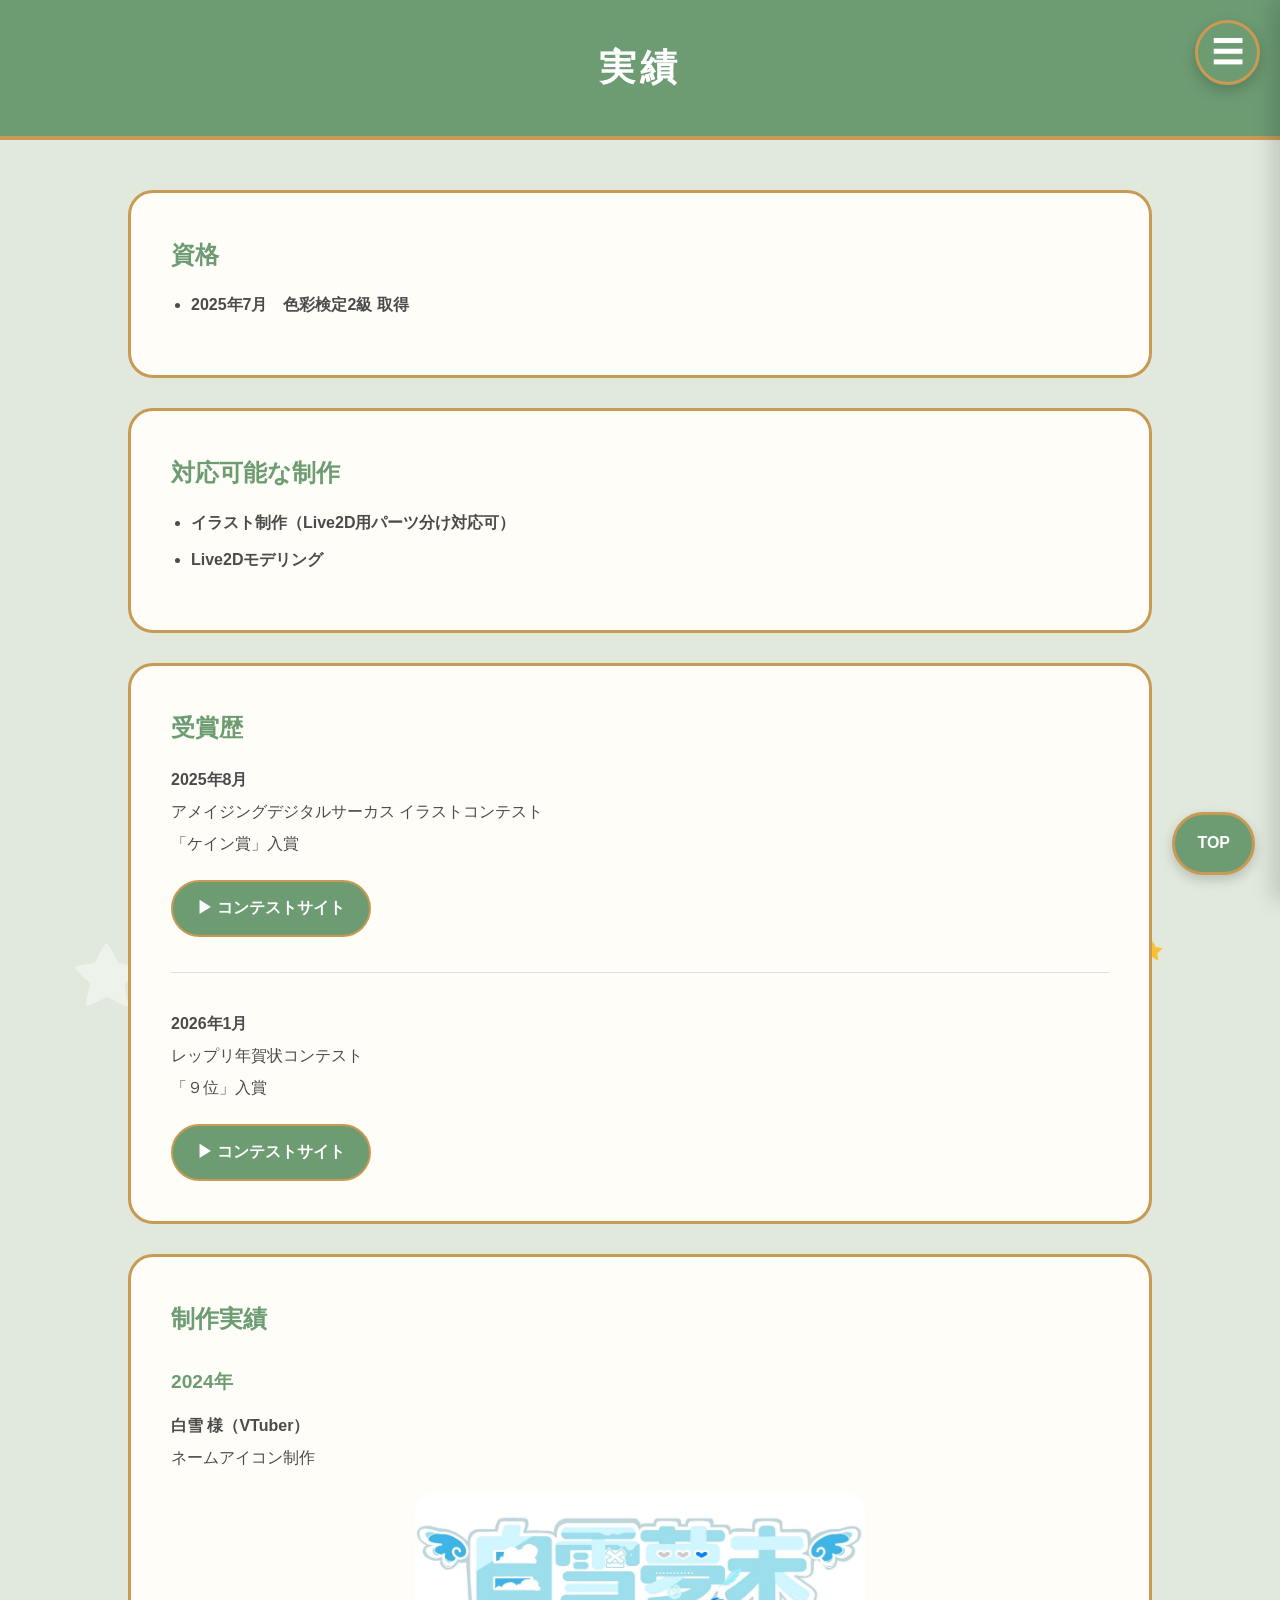
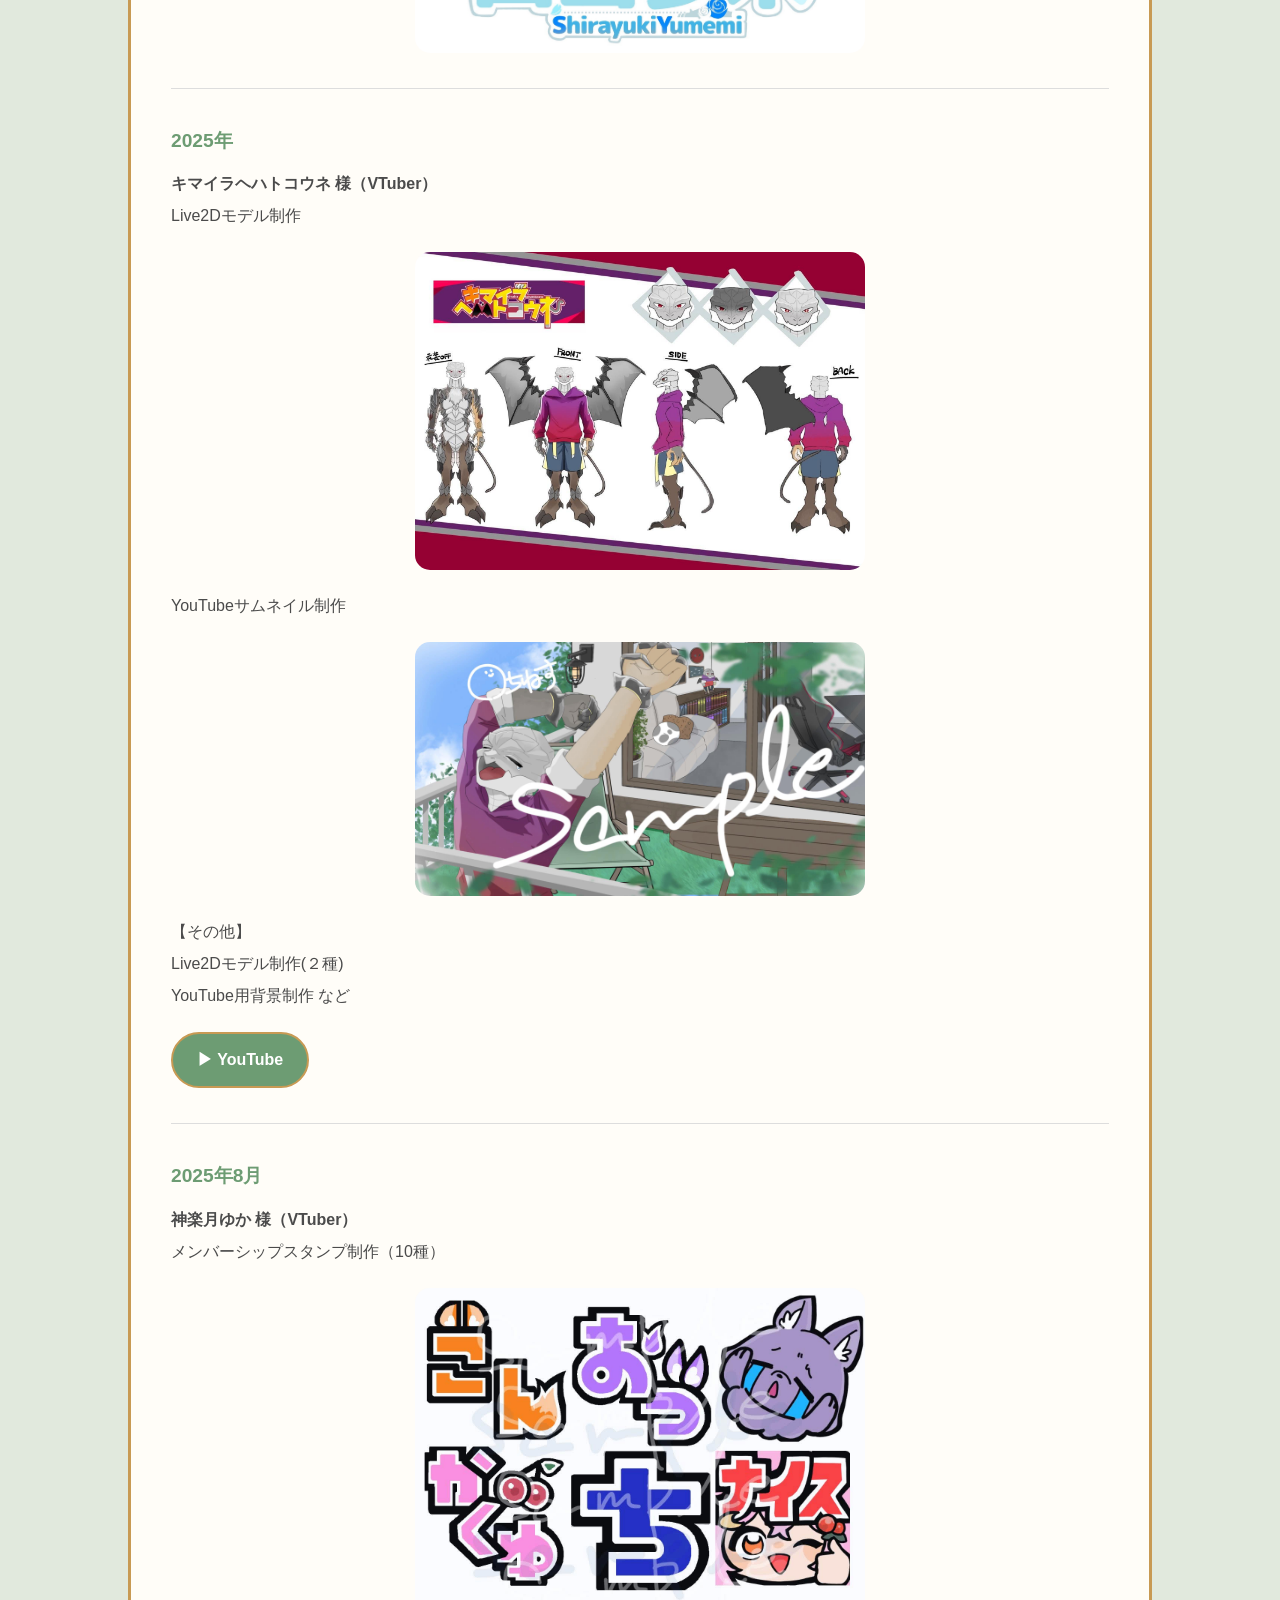
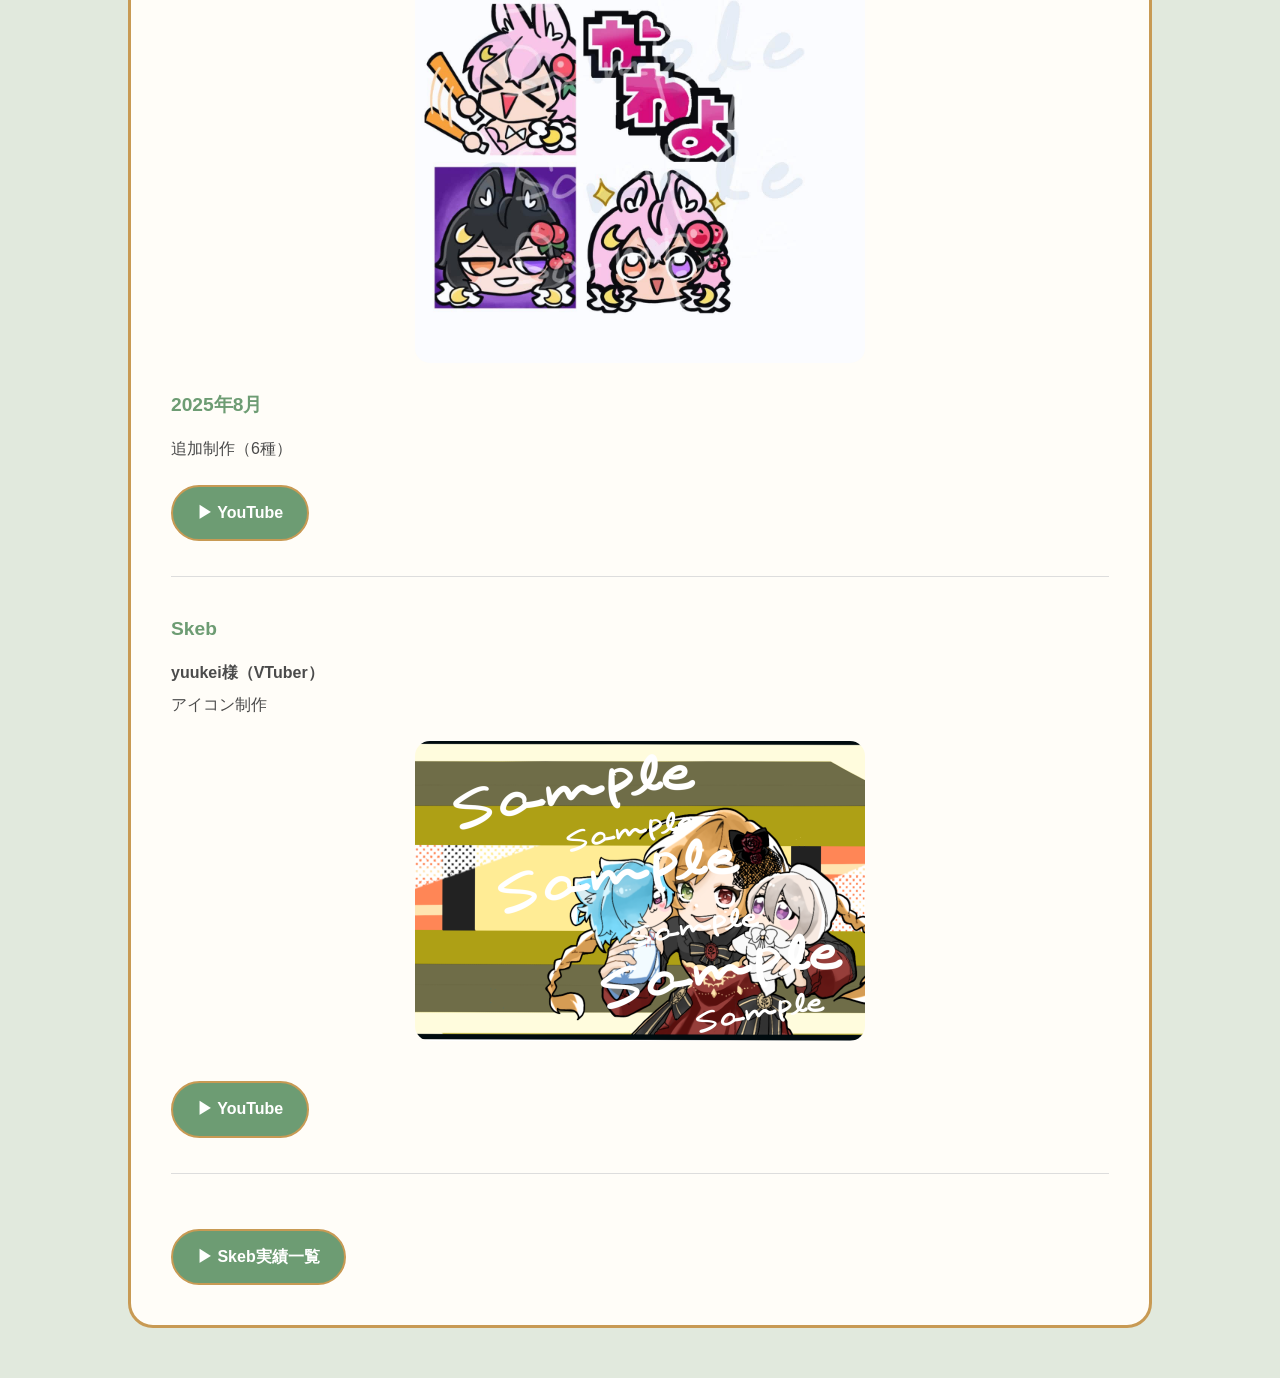
==== works.html @ 2a6d73d0 "Add files via upload" ====
<!DOCTYPE html>
<html lang="ja">

<head>

    <meta charset="UTF-8">
    <meta name="viewport" content="width=device-width, initial-scale=1.0">

    <title>実績 | まるばつぢるし</title>

    <link rel="stylesheet" href="css/style.css">
    <link rel="stylesheet" href="css/responsive.css">
    <link rel="stylesheet" href="css/works.css">

</head>

<body data-title="実績">

    <!-- 共通ヘッダー -->
    <div id="header-area"></div>

    <main class="page">

        <!-- 資格 -->
        <section class="card">

            <h2>資格</h2>

            <ul>
                <li><strong>2025年7月　色彩検定2級 取得</strong></li>
            </ul>

        </section>

        <!-- 対応可能な制作 -->
        <section class="card">

            <h2>対応可能な制作</h2>

            <ul>
                <strong>
                    <li>イラスト制作（Live2D用パーツ分け対応可）</li>
                    <li>Live2Dモデリング</li>
                </strong>

            </ul>

        </section>

        <!-- 受賞歴 -->
        <section class="card">

            <h2>受賞歴</h2>

            <p>
                <strong>2025年8月</strong><br>
                アメイジングデジタルサーカス イラストコンテスト<br>
                「ケイン賞」入賞
            </p>

            <a href="https://www.infolens.com/tadc_fa_contest/" class="work-link" target="_blank"
                rel="noopener noreferrer">
                ▶ コンテストサイト
            </a>

            <hr>

            <p>
                <strong>2026年1月</strong><br>
                レップリ年賀状コンテスト<br>
                「９位」入賞
            </p>

            <a href="https://medibang.com/contest/letspri-ne2026/" class="work-link" target="_blank"
                rel="noopener noreferrer">
                ▶ コンテストサイト
            </a>

        </section>

        <!-- 制作実績 -->
        <section class="card">

            <h2>制作実績</h2>

            <!-- 白雪様 -->
            <h3>2024年</h3>

            <p>
                <strong>白雪 様（VTuber）</strong><br>
                ネームアイコン制作
            </p>

            <img src="img/sample/sample1.jpg" alt="白雪様 ネームアイコン" class="work-image">

            <hr>

            <!-- キマイラヘハトコウネ様 -->
            <h3>2025年</h3>

            <p>
                <strong>キマイラヘハトコウネ 様（VTuber）</strong><br>
                Live2Dモデル制作
            </p>

            <img src="img/sample/sample2.jpg" alt="Live2Dモデル" class="work-image">


            <p>
                YouTubeサムネイル制作
            </p>

            <img src="img/sample/sample4.jpg" alt="キマイラ君サムネ" class="work-image">
            <p>
                【その他】<br>
                Live2Dモデル制作(２種)<br>
                YouTube用背景制作 など
            </p>
            <a href="https://www.youtube.com/@キマイラヘハトコウネ" class="work-link" target="_blank" rel="noopener noreferrer">
                ▶ YouTube
            </a>



            <hr>

            <!-- 神楽月ゆか様 -->
            <h3>2025年8月</h3>

            <p>
                <strong>神楽月ゆか 様（VTuber）</strong><br>
                メンバーシップスタンプ制作（10種）
            </p>

            <img src="img/sample/sample3.jpg" alt="メンバーシップスタンプ" class="work-image">

            <h3>2025年8月</h3>
            <p>
                追加制作（6種）
            </p>

            <a href="https://www.youtube.com/@KagurazukiYuka" class="work-link" target="_blank"
                rel="noopener noreferrer">
                ▶ YouTube
            </a>


            <hr>


            <!-- Skeb -->
            <h3>Skeb</h3>

            <p>
                <strong>yuukei様（VTuber）</strong><br> アイコン制作
            </p>

            <img src="img/sample/sample5.png" alt="skeb参考" class="work-image">
            <a href="https://www.youtube.com/@yuukei_ch" class="work-link" target="_blank" rel="noopener noreferrer">
                ▶ YouTube
            </a>

            <hr>



            <a href="https://skeb.jp/@maru__0609" class="work-link" target="_blank" rel="noopener noreferrer">
                ▶ Skeb実績一覧
            </a>

        </section>

    </main>

    <a href="#" id="topButton">TOP</a>

    <script src="js/include.js"></script>
    <script src="js/star.js"></script>


</body>

</html>
---- css/style.css ----
/* =========================================================
   共通
========================================================= */

*{
    margin:0;
    padding:0;
    box-sizing:border-box;
}

html{
    scroll-behavior:smooth;
}

body{

    font-family:"Yu Gothic","Hiragino Sans",sans-serif;

    background:#e1e9dd;

    color:#4B4B4B;

    line-height:1.8;

}

a{

    text-decoration:none;

    color:inherit;

}

/* =========================================================
   Header
========================================================= */

header{

    background:#6D9C73;

    border-bottom:4px solid #C89A54;

    text-align:center;

    padding:35px 20px;

}

header h1{

    color:#fff;

    font-size:2.3rem;

    font-weight:bold;

    letter-spacing:.12em;

}

/* =========================================================
   Profile
========================================================= */

#profile{

    width:min(90vw,900px);

    margin:40px auto;

    text-align:center;

}

.profile-card{

    width:100%;

    height:auto;

    display:block;

    margin:auto;

    filter:drop-shadow(0 12px 20px rgba(0,0,0,.15));

     transform:rotate(-3deg);

    transition:.3s;

}

.profile-card:hover{

   transform:translateY(-6px) rotate(-5deg);

}

/* =========================================================
   Menu Buttons
========================================================= */

#menu-buttons{

    width:min(90vw,900px);

    margin:50px auto 80px;

    display:flex;

    flex-direction:column;

    gap:25px;

}

.menu-btn{

    display:flex;

    justify-content:center;

    align-items:center;

    width:100%;

    padding:22px 0;

    background:#6D9C73;

    color:#fff;

    font-size:1.3rem;

    font-weight:700;

    letter-spacing:.08em;

    text-align:center;

    border:3px solid #C89A54;

    border-radius:999px;

    box-shadow:0 6px 15px rgba(0,0,0,.15);

    transition:.25s;

}

.menu-btn:hover{

    background:#7FAE84;

    transform:translateY(-4px);

    box-shadow:0 12px 18px rgba(0,0,0,.2);

}

/* =========================================================
   TOP Button
========================================================= */

#topButton{

    position:fixed;

    right:25px;

    bottom:25px;

    background:#6D9C73;

    color:#fff;

    border:3px solid #C89A54;

    border-radius:999px;

    padding:14px 22px;

    font-weight:bold;

    box-shadow:0 5px 12px rgba(0,0,0,.18);

    transition:.25s;

}

#topButton:hover{

    transform:translateY(-3px);

}

/* =========================================================
   Hamburger Button
========================================================= */

#menuToggle{

    position:fixed;

    top:20px;

    right:20px;

    width:65px;

    height:65px;

    border:none;

    border-radius:50%;

    background:#6D9C73;

    color:#fff;

    border:3px solid #C89A54;

    font-size:2rem;

    cursor:pointer;

    box-shadow:0 6px 15px rgba(0,0,0,.2);

    transition:.3s;

    z-index:1001;

}

#menuToggle:hover{

    transform:rotate(90deg);

}

/* =========================================================
   Slide Menu
========================================================= */

#menu{

    position:fixed;

    top:0;

    right:-320px;

    width:320px;

    height:100vh;

    background:#F7F3EA;

    border-left:4px solid #C89A54;

    display:flex;

    flex-direction:column;

    align-items:center;

    gap:30px;

    padding-top:90px;

    transition:.35s;

    box-shadow:-8px 0 20px rgba(0,0,0,.15);

    z-index:1000;

}

#menu.open{

    right:0;

}

#menu a{

    font-size:1.25rem;

    font-weight:bold;

    color:#4A6751;

    transition:.25s;

}

#menu a:hover{

    color:#C89A54;

    transform:scale(1.05);

}

/* =========================================================
   Close Button
========================================================= */

#closeMenu{

    position:absolute;

    top:20px;

    left:20px;

    border:none;

    background:none;

    color:#6D9C73;

    font-size:2rem;

    cursor:pointer;

}

/* =========================================================
   各ページ共通
========================================================= */

.page{

    width:80vw;

    max-width:1400px;

    margin:50px auto;

}
.card{

    background:#fffdf8;

    border:3px solid #C89A54;

    border-radius:25px;

    padding:40px;

    margin-bottom:30px;

}

.card h2{

    color:#6D9C73;

    margin-bottom:15px;

    font-size:1.5rem;

}

.card p{

    line-height:2;

}

.card table{

    width:100%;

    border-collapse:collapse;

}

.card th{

    width:100px;

    text-align:left;

    vertical-align:top;

    padding:8px 10px;

    color:#6D9C73;

}

.card td{

    padding:8px 10px;

    line-height:1.8;

}

/* ===============================
   星が降る演出
=============================== */

.fall-star{

    position:fixed;

    top:-60px;

    pointer-events:none;

    z-index:-1;

    animation:fall linear forwards;

}

@keyframes fall{

    0%{

        transform:translateY(-50px) rotate(0deg);

    }

    100%{

        transform:translateY(calc(100vh + 100px)) rotate(360deg);

    }

}
---- css/responsive.css ----
/* =========================================================
   Tablet
========================================================= */

@media screen and (max-width: 1024px){

    header h1{

        font-size:2rem;

    }

    #profile{

        width:92vw;

    }

    #menu-buttons{

        width:92vw;

    }

}


/* =========================================================
   Smartphone
========================================================= */

@media screen and (max-width: 768px){

    header{

        padding:25px 15px;

    }

    header h1{

        font-size:1.8rem;

    }

    .profile-card{

        width:100%;

    }

    #profile{

        width:94vw;

        margin:25px auto;

    }

    #menu-buttons{

        width:94vw;

        gap:18px;

        margin:35px auto 60px;

    }

    .menu-btn{

        padding:18px 0;

        font-size:1.1rem;

    }

    #menuToggle{

        width:55px;

        height:55px;

        font-size:1.7rem;

        top:15px;

        right:15px;

    }

    #menu{

        width:260px;

    }

    #topButton{

        right:15px;

        bottom:15px;

        padding:12px 18px;

        font-size:.9rem;

    }

}


/* =========================================================
   Small Smartphone
========================================================= */

@media screen and (max-width: 480px){

    header h1{

        font-size:1.5rem;

    }

    #profile{

        width:96vw;

    }

    #menu-buttons{

        width:96vw;

    }

    .menu-btn{

        font-size:1rem;

        padding:16px 0;

    }

}
---- css/works.css ----
/* =========================================================
   実績ページ専用
========================================================= */

/* ---------- 見出し ---------- */

.card h3{

    margin-top:25px;

    margin-bottom:10px;

    color:#6D9C73;

    font-size:1.2rem;

}

/* ---------- リスト ---------- */

.card ul{

    padding-left:20px;

    margin-bottom:15px;

}

.card li{

    margin-bottom:8px;

    line-height:1.8;

}

/* ---------- 区切り線 ---------- */

.card hr{

    margin:35px 0;

    border:none;

    border-top:1px solid #ddd;

}

/* ---------- 実績画像 ---------- */

.work-image{

    width:min(100%,450px);

    display:block;

    margin:20px auto;

    border-radius:15px;

    transition:.3s;

}

/* ---------- 外部リンクボタン ---------- */

.work-link{

    display:inline-block;

    margin-top:15px;

    padding:12px 24px;

    background:#6D9C73;

    color:#fff;

    font-weight:bold;

    border:2px solid #C89A54;

    border-radius:999px;

    transition:.3s;

}

.work-link:hover{

    background:#7FAE84;

    transform:translateY(-3px);

}

/* ---------- 受賞歴リンク ---------- */

.award-link{

    display:inline-block;

    margin-top:15px;

    color:#6D9C73;

    font-weight:bold;

    transition:.2s;

}

.award-link:hover{

    color:#C89A54;

}

/* ---------- 制作実績タイトル ---------- */

.work-title{

    font-weight:bold;

    font-size:1.05rem;

    margin-bottom:10px;

}

/* ---------- 年度 ---------- */

.work-year{

    color:#6D9C73;

    font-size:1.1rem;

    font-weight:bold;

    margin-top:20px;

}

/* ---------- 実績説明 ---------- */

.work-text{

    margin-bottom:15px;

    line-height:1.9;

}

/* ---------- カード内リンク ---------- */

.card .work-link{

    display:inline-block;

    margin-top:20px;

}
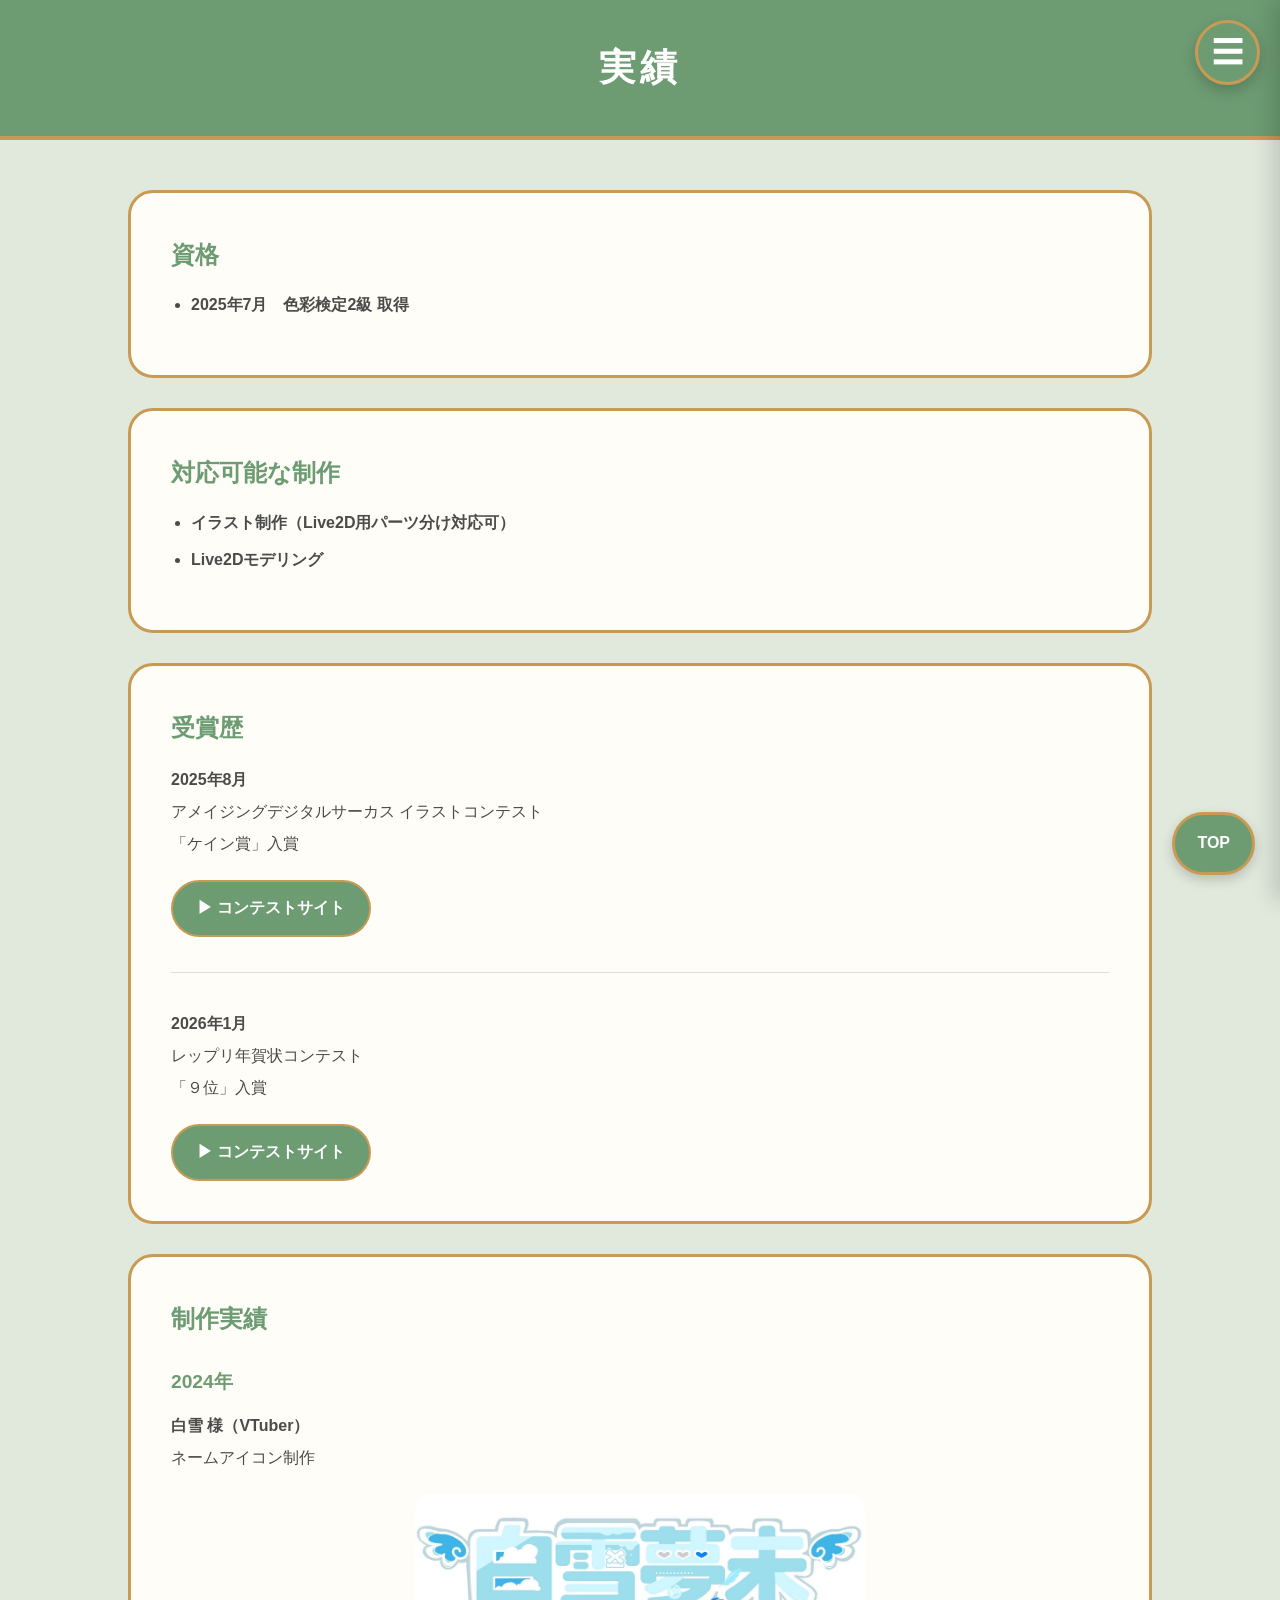
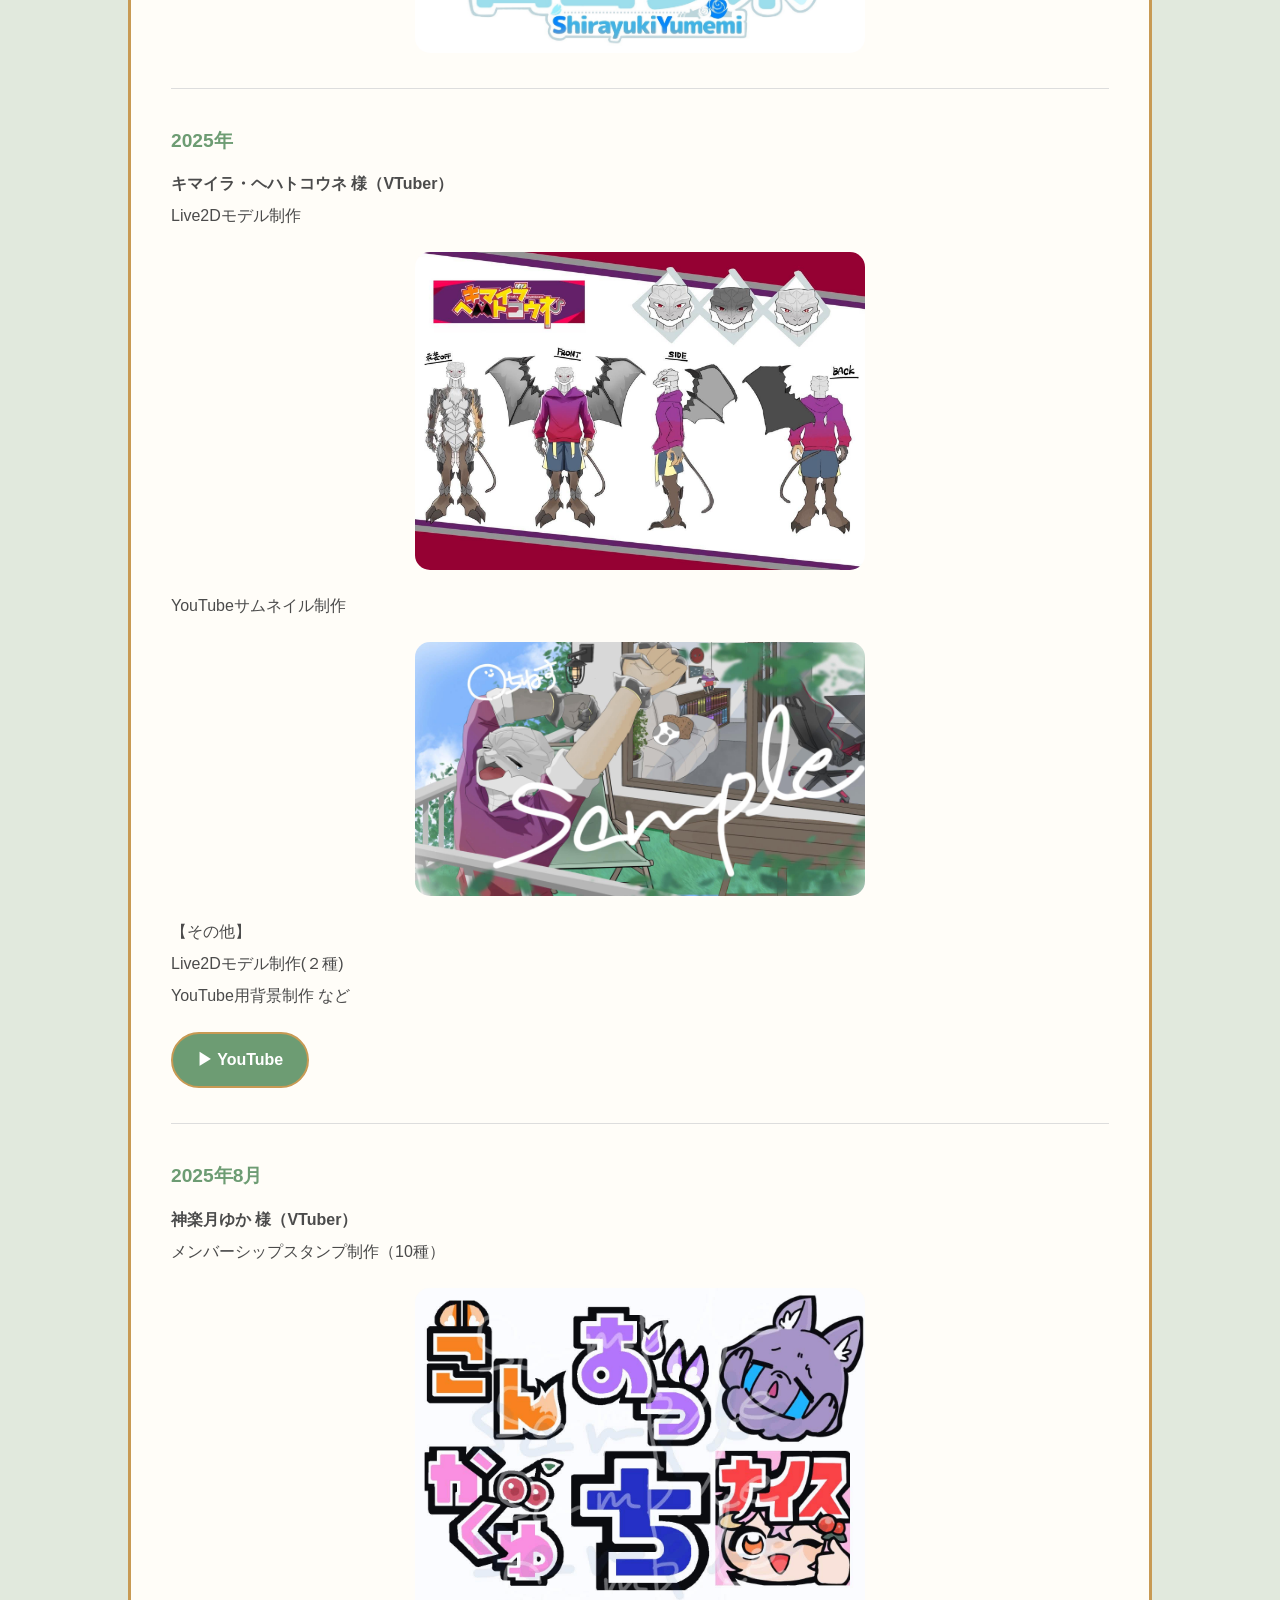
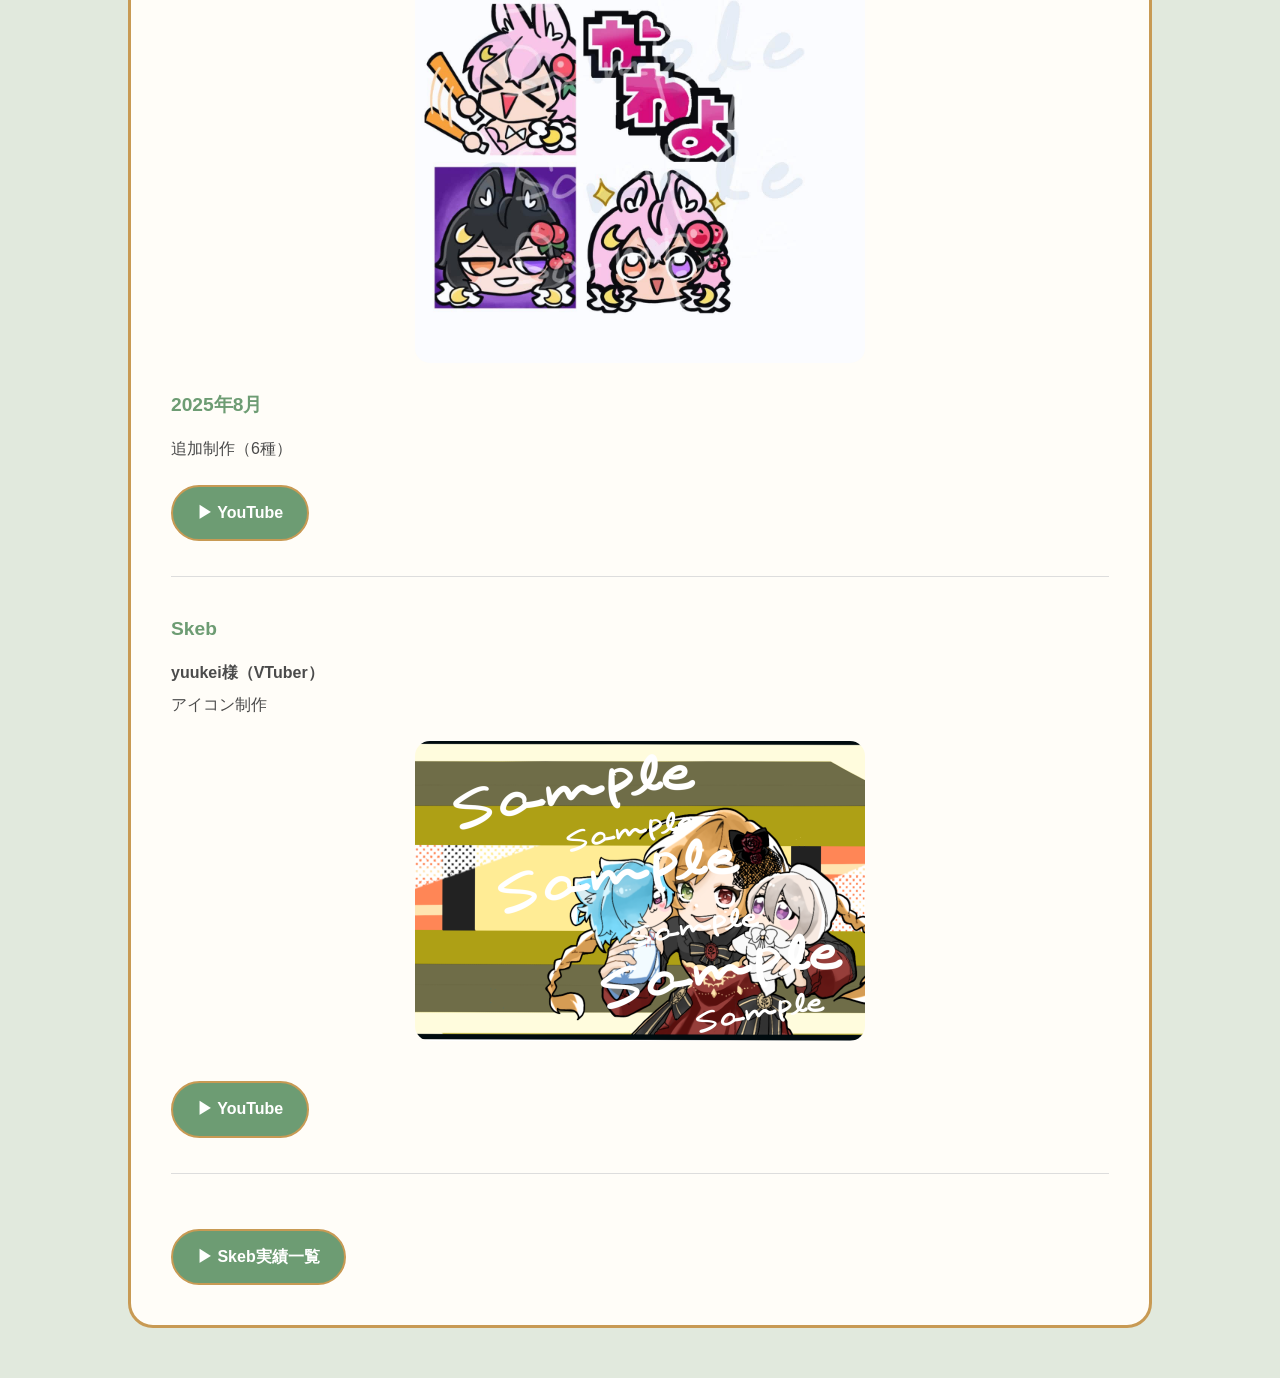
==== commit aabb3bb7: "Update works.html" ====
--- a/works.html
+++ b/works.html
@@ -99,7 +99,7 @@
             <h3>2025年</h3>
 
             <p>
-                <strong>キマイラヘハトコウネ 様（VTuber）</strong><br>
+                <strong>キマイラ・ヘハトコウネ 様（VTuber）</strong><br>
                 Live2Dモデル制作
             </p>
 
@@ -180,4 +180,4 @@
 
 </body>
 
-</html>+</html>
--- a/css/style.css
+++ b/css/style.css
@@ -433,4 +433,24 @@
 
     }
 
-}+}
+
+/* ===============================
+   料金表画像
+=============================== */
+
+.price-image{
+
+    display:block;
+
+    width:100%;
+
+    max-width:100%;
+
+    height:auto;
+
+    margin:0 auto;
+
+    border-radius:15px;
+
+}
